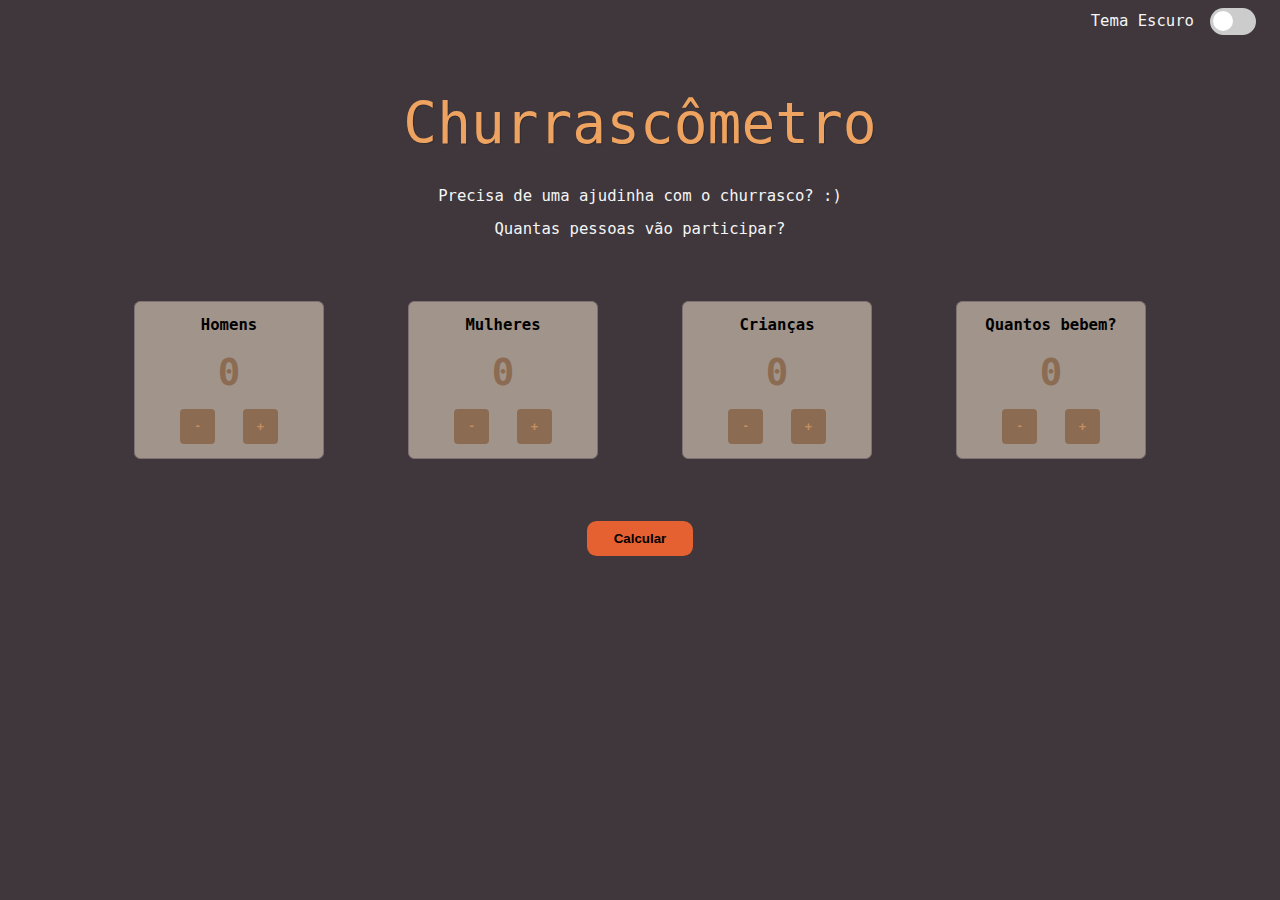
==== index.html @ 009f193e "feat: homepage" ====
<!DOCTYPE html>
<html lang="pt-br">
<head>
    <meta charset="UTF-8">
    <meta name="viewport" content="width=device-width, initial-scale=1.0">
    <title>Churrascômetro</title>
    <link rel="stylesheet" href="styles.css">


    <link href="https://fonts.googleapis.com/css2?family=Roboto:ital,wght@0,100;0,300;0,400;0,500;0,700;0,900;1,100;1,300;1,400;1,500;1,700;1,900&display=swap" rel="stylesheet">
</head>
<body>
    <nav class="flex j-end a-center mr-1">
        <p class="mr-1">Tema Escuro</p>
        <label class="switch">
            <input type="checkbox">
            <span class="slider round"></span>
        </label>
    </nav>
    <main>
        <h1 class="tx-center mt-1">Churrascômetro</h1>

        <div class="tx-center mb-2">
            <p class="mt-2">
                Precisa de uma ajudinha com o churrasco? :)
            </p>
            <p class="mt-1">
                Quantas pessoas vão participar?
            </p>
        </div>

        <div class="w-80 flex j-evenly a-center mt-4 mx tx-center">
            <div class="flex-col box j-center a-center">
                <p class="black bold">Homens</p>
                <h2 class="subtitle-size dark-brown">0</h2>
                <div class="flex gap">
                    <button class="flex btn minus-symbol-correction light-brown j-center a-center bold">-</button>
                    <button class="btn light-brown bold">+</button>
                </div>
            </div>
            
            <div class="flex-col box j-center a-center">
                <p class="black bold">Mulheres</p>
                <h2 class="subtitle-size dark-brown">0</h2>
                <div class="flex gap">
                    <button class="flex btn minus-symbol-correction light-brown j-center a-center bold">-</button>
                    <button class="btn light-brown bold">+</button>
                </div>
            </div>
            
            <div class="flex-col box j-center a-center">
                <p class="black bold">Crianças</p>
                <h2 class="subtitle-size dark-brown">0</h2>
                <div class="flex gap">
                    <button class="flex btn minus-symbol-correction light-brown j-center a-center bold">-</button>
                    <button class="btn light-brown bold">+</button>
                </div>
            </div>
           
            <div class="flex-col box j-center a-center">
                <p class="black bold">Quantos bebem?</p>
                <h2 class="subtitle-size dark-brown">0</h2>
                <div class="flex gap">
                    <button class="flex btn minus-symbol-correction light-brown j-center a-center bold">-</button>
                    <button class="btn light-brown bold">+</button>
                </div>
            </div>
        </div>

        <div class="flex j-center mt-4">
            <button class="calc-btn"><a class="black" href="">Calcular</a></button>
        </div>
    </main>
</body>
</html>
---- styles.css ----
:root {
    --bg-color: #3F373C;
    --title-color: #EFA360;
    --text-color: #f5f5f5;
    --button-color: #E56132;
    --inner-bg-color: #A0948B;
    --inner-box-border-color: #7F7274;
    --inner-button-color: #8B6B52;
    --inner-button-text-color: #C58E61;
}

h1, h2, h3, p, a {
    margin: 0;
    padding: 0;
    text-decoration: none;
}

body {
    background-color: var(--bg-color);
    color: var(--text-color);
    font: normal 500 1.2em monospace;
}

h1 {
    color: var(--title-color);
    font-weight: 500;
    font-size: 3.6em;
    text-shadow: 1px 1px 1px rgba(0, 0, 0, 0.2);
}

.bold {
    font-weight: 600;
}

.subtitle-size {
    font-size: 2.4em;
}

.mx-center {
    margin: 0 auto;
}

.tx-center {
    text-align: center;
}

.flex {
    display: flex;
}

.flex-col {
    display: flex;
    flex-direction: column;
}

.j-end {
    justify-content: flex-end;
}

.j-evenly {
    justify-content: space-between;
}

.j-center {
    justify-content: center;
}

.j-between {
    justify-content: space-between;
}

.a-center {
    align-items: center;
}

.mt-1 {
    margin-top: 1em;
}

.mt-2 {
    margin-top: 2em;
}

.mt-4 {
    margin-top: 4em;
}

.mr-1 {
    margin-right: 1em;
}

.mx {
    margin-left: auto;
    margin-right: auto;
}

.box {
    width: 12em;
    height: 10em;
    background-color: var( --inner-bg-color);
    border: .125em solid var(--inner-box-border-color);
    border-radius: .4em;
    gap: 1em;
}

.w-80 {
    width: 80%;
}

.btn {
    width: 2.6em;
    height: 2.6em;
    border: none;
    border-radius: .3em;
    background-color: var(--inner-button-color);
    
}

.calc-btn {
    width: 8em;
    height: 2.6em;
    background-color: var(--button-color);
    border-radius: .6rem;
    border: none;
    font-weight: 900;
}

.minus-symbol-correction {
    line-height: 1rem;
}

.light-brown {
    color: var(--inner-button-text-color);
}

.dark-brown {
    color: var(--inner-button-color);
}

.black {
    color: #000;
}

.gap {
    gap: 1.8em;
}

/* The switch - the box around the slider */
.switch {
    position: relative;
    display: inline-block;
    width: 3em;
    height: 1.7em;
  }
  
  /* Hide default HTML checkbox */
  .switch input {
    opacity: 0;
    width: 0;
    height: 0;
  }
  
  /* The slider */
  .slider {
    position: absolute;
    cursor: pointer;
    top: 0;
    left: 0;
    right: 0;
    bottom: 0;
    background-color: #ccc;
    -webkit-transition: .4s;
    transition: .4s;
  }
  
  .slider:before {
    position: absolute;
    content: "";
    height: 1.3em;
    width: 1.3em;
    left: 0.2em;
    bottom: 0.2em;
    background-color: #fff;
    -webkit-transition: .4s ease;
    transition: .4s;
  }
  
  input:checked + .slider {
    background-color: #000;
  }
  
  input:focus + .slider {
    box-shadow: 0 0 1px #000;
  }
  
  input:checked + .slider:before {
    -webkit-transform: translateX(1.3em);
    -ms-transform: translateX(1.3em);
    transform: translateX(1.3em);
  }
  
  /* Rounded sliders */
  .slider.round {
    border-radius: 3em;
  }
  
  .slider.round:before {
    border-radius: 50%;
  }
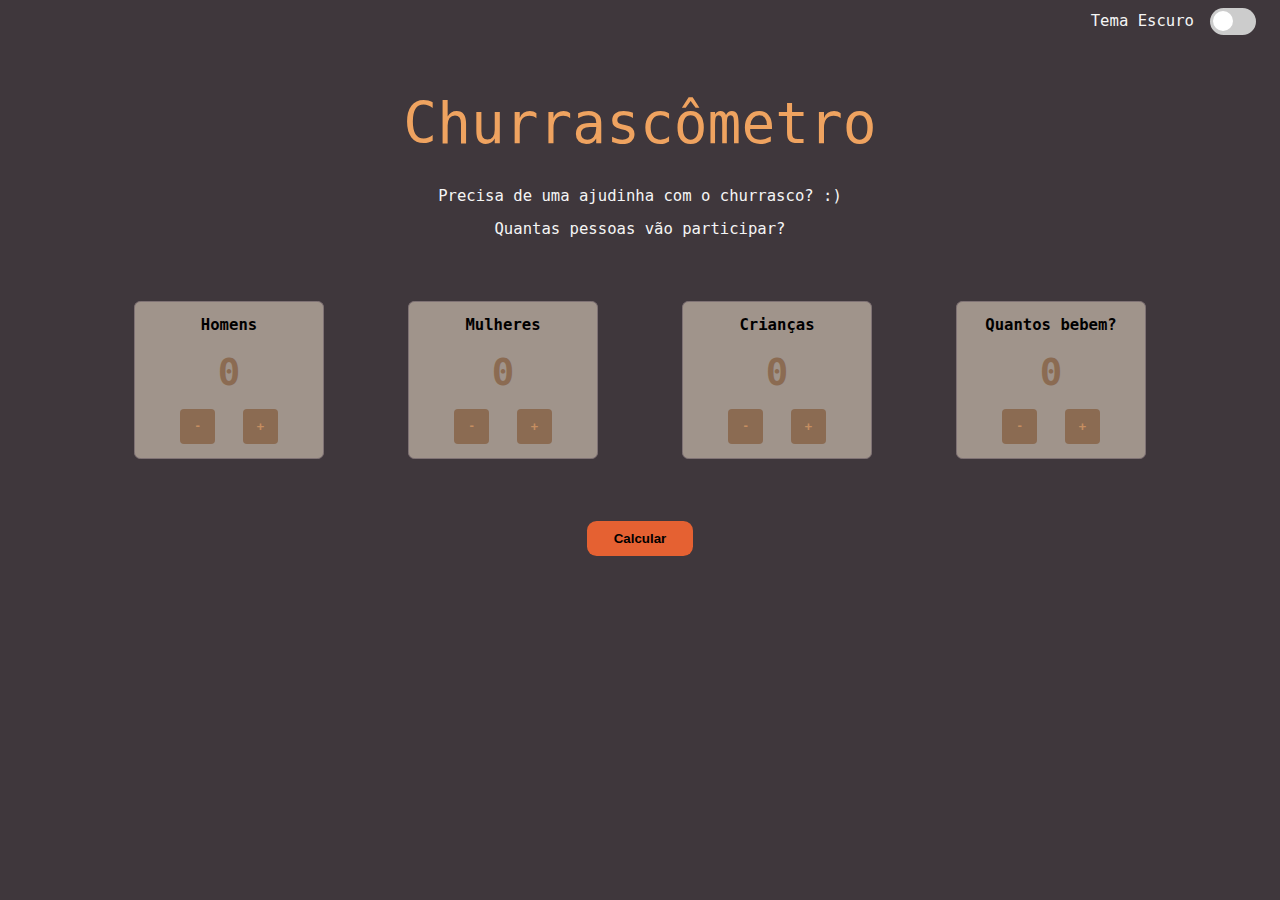
==== commit 0a094f06: "feat: implemented main page" ====
--- a/index.html
+++ b/index.html
@@ -5,7 +5,6 @@
     <meta name="viewport" content="width=device-width, initial-scale=1.0">
     <title>Churrascômetro</title>
     <link rel="stylesheet" href="styles.css">
-
 
     <link href="https://fonts.googleapis.com/css2?family=Roboto:ital,wght@0,100;0,300;0,400;0,500;0,700;0,900;1,100;1,300;1,400;1,500;1,700;1,900&display=swap" rel="stylesheet">
 </head>
--- a/styles.css
+++ b/styles.css
@@ -25,7 +25,7 @@
     color: var(--title-color);
     font-weight: 500;
     font-size: 3.6em;
-    text-shadow: 1px 1px 1px rgba(0, 0, 0, 0.2);
+    text-shadow: 0.01rem 0.01rem 0.01rem rgba(0, 0, 0, 0.2);
 }
 
 .bold {
@@ -190,7 +190,7 @@
   }
   
   input:focus + .slider {
-    box-shadow: 0 0 1px #000;
+    box-shadow: 0 0 0.01rem #000;
   }
   
   input:checked + .slider:before {
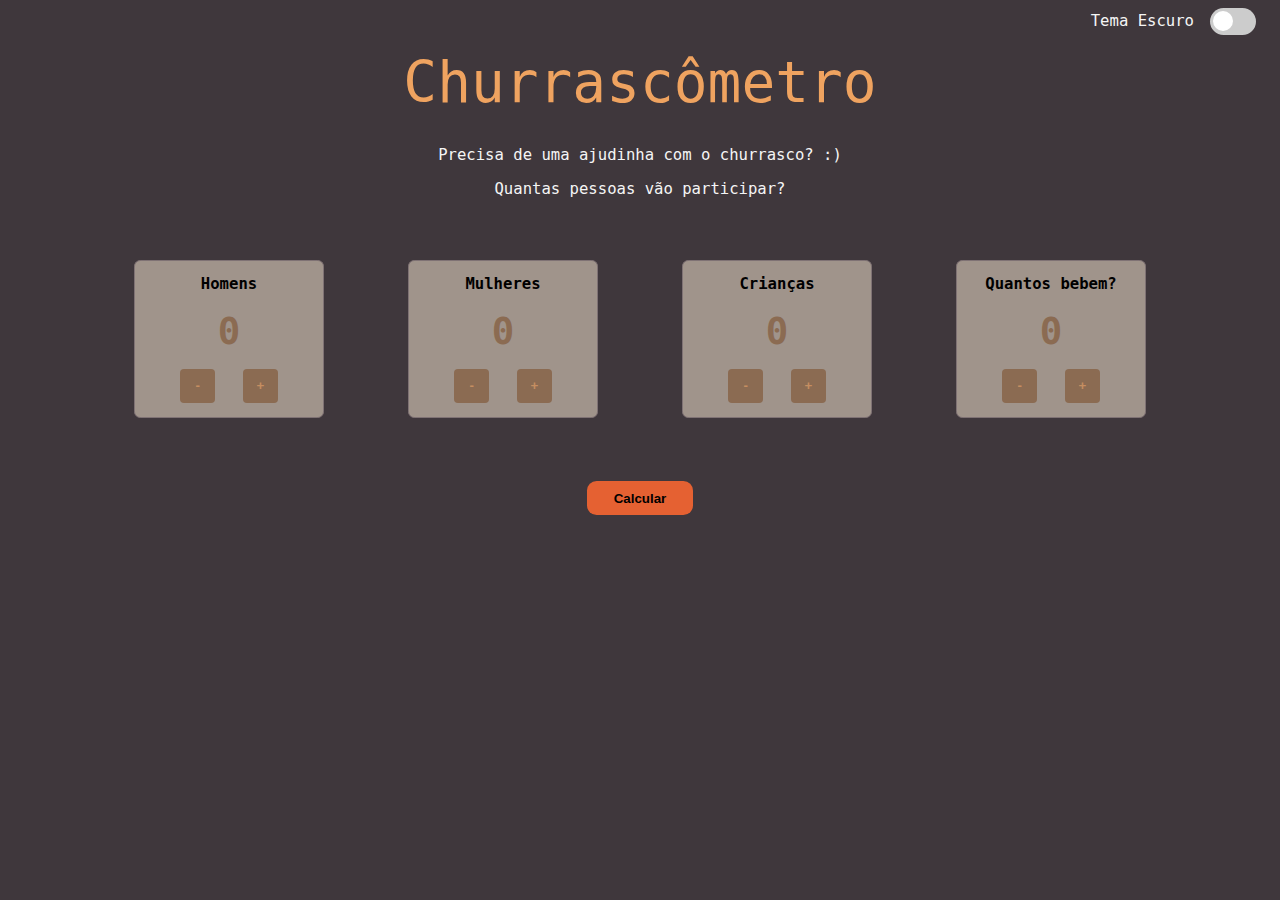
==== commit 76b84a16: "fixed: small fixes on homepage positioning" ====
--- a/index.html
+++ b/index.html
@@ -16,8 +16,8 @@
             <span class="slider round"></span>
         </label>
     </nav>
-    <main>
-        <h1 class="tx-center mt-1">Churrascômetro</h1>
+    <main class="mt-1">
+        <h1 class="tx-center">Churrascômetro</h1>
 
         <div class="tx-center mb-2">
             <p class="mt-2">
--- a/styles.css
+++ b/styles.css
@@ -36,12 +36,16 @@
     font-size: 2.4em;
 }
 
-.mx-center {
-    margin: 0 auto;
+.check-size {
+    font-size: .8em;
 }
 
 .tx-center {
     text-align: center;
+}
+
+.tx-justify {
+    text-align: justify;
 }
 
 .flex {
@@ -51,6 +55,10 @@
 .flex-col {
     display: flex;
     flex-direction: column;
+}
+
+.j-start {
+    justify-content: flex-start;
 }
 
 .j-end {
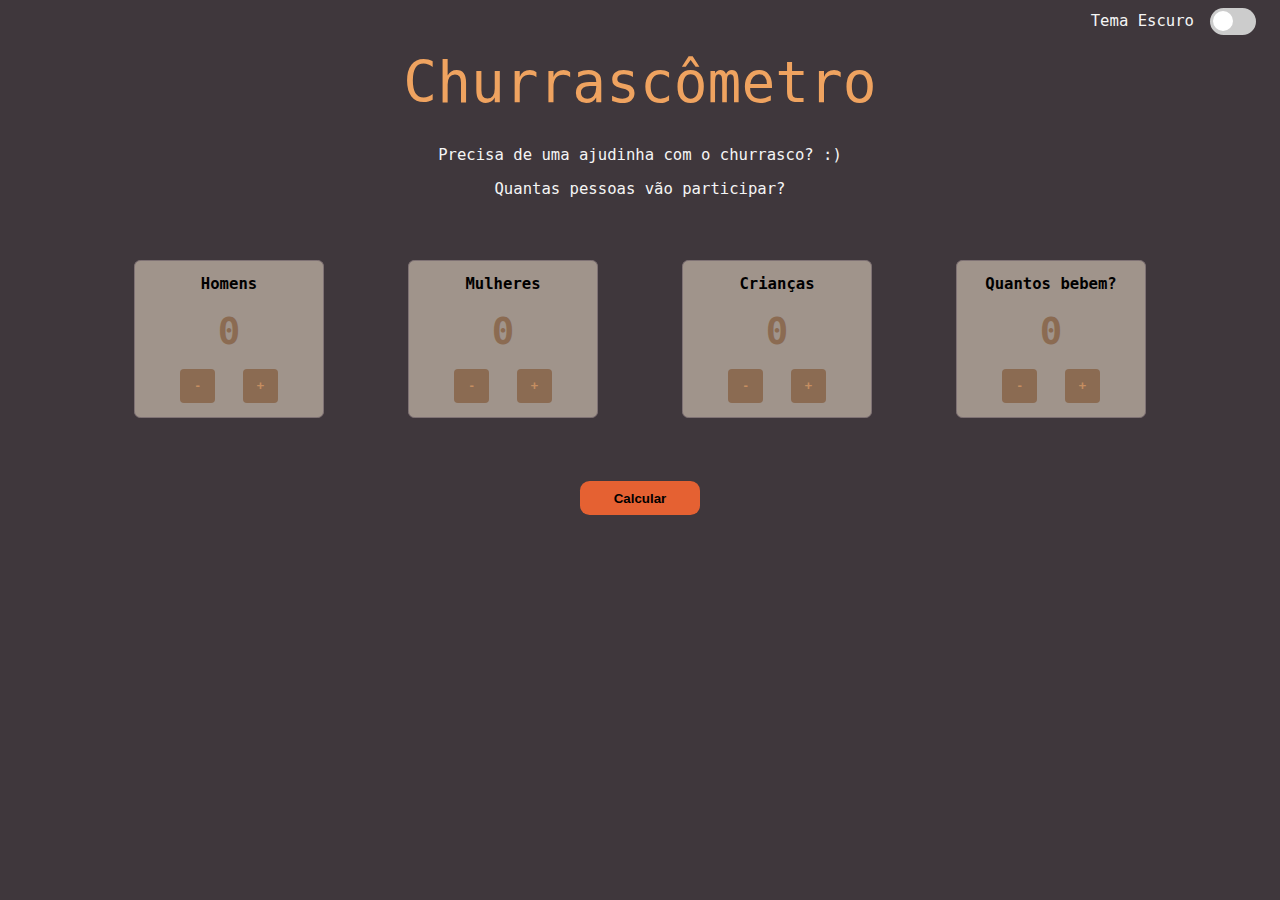
==== commit 80d58e7d: "fix: minor changes on main page style" ====
--- a/index.html
+++ b/index.html
@@ -7,6 +7,7 @@
     <link rel="stylesheet" href="styles.css">
 
     <link href="https://fonts.googleapis.com/css2?family=Roboto:ital,wght@0,100;0,300;0,400;0,500;0,700;0,900;1,100;1,300;1,400;1,500;1,700;1,900&display=swap" rel="stylesheet">
+    <script src="script.js"></script>
 </head>
 <body>
     <nav class="flex j-end a-center mr-1">
--- a/styles.css
+++ b/styles.css
@@ -28,79 +28,39 @@
     text-shadow: 0.01rem 0.01rem 0.01rem rgba(0, 0, 0, 0.2);
 }
 
-.bold {
-    font-weight: 600;
-}
+.w-80 { width: 80%; }
 
-.subtitle-size {
-    font-size: 2.4em;
-}
+.black { color: #000; }
+.dark-brown { color: var(--inner-button-color); }
+.light-brown { color: var(--inner-button-text-color); }
 
-.check-size {
-    font-size: .8em;
-}
+.bold { font-weight: 600; }
+.tx-left { text-align: left; }
+.tx-right { text-align: right; }
+.tx-center { text-align: center; }
+.tx-justify { text-align: justify; }
+.check-size { font-size: .8em; }
+.subtitle-size { font-size: 2.4em; }
 
-.tx-center {
-    text-align: center;
-}
+.flex { display: flex; }
+.flex-col { display: flex; flex-direction: column; }
 
-.tx-justify {
-    text-align: justify;
-}
+.j-end { justify-content: flex-end; }
+.j-start { justify-content: flex-start; }
+.j-center { justify-content: center; }
+.j-evenly { justify-content: space-between; }
+.j-between { justify-content: space-between; }
 
-.flex {
-    display: flex;
-}
+.gap { gap: 1.8em; }
+.a-center { align-items: center; }
 
-.flex-col {
-    display: flex;
-    flex-direction: column;
-}
+.mt-1 { margin-top: 1em; }
+.mt-2 { margin-top: 2em; }
+.mt-4 { margin-top: 4em; }
+.mr-1 { margin-right: 1em; }
+.mx { margin-left: auto; margin-right: auto; }
 
-.j-start {
-    justify-content: flex-start;
-}
-
-.j-end {
-    justify-content: flex-end;
-}
-
-.j-evenly {
-    justify-content: space-between;
-}
-
-.j-center {
-    justify-content: center;
-}
-
-.j-between {
-    justify-content: space-between;
-}
-
-.a-center {
-    align-items: center;
-}
-
-.mt-1 {
-    margin-top: 1em;
-}
-
-.mt-2 {
-    margin-top: 2em;
-}
-
-.mt-4 {
-    margin-top: 4em;
-}
-
-.mr-1 {
-    margin-right: 1em;
-}
-
-.mx {
-    margin-left: auto;
-    margin-right: auto;
-}
+.minus-symbol-correction { line-height: 1rem; }
 
 .box {
     width: 12em;
@@ -109,10 +69,6 @@
     border: .125em solid var(--inner-box-border-color);
     border-radius: .4em;
     gap: 1em;
-}
-
-.w-80 {
-    width: 80%;
 }
 
 .btn {
@@ -125,32 +81,12 @@
 }
 
 .calc-btn {
-    width: 8em;
+    width: 9em;
     height: 2.6em;
     background-color: var(--button-color);
     border-radius: .6rem;
     border: none;
     font-weight: 900;
-}
-
-.minus-symbol-correction {
-    line-height: 1rem;
-}
-
-.light-brown {
-    color: var(--inner-button-text-color);
-}
-
-.dark-brown {
-    color: var(--inner-button-color);
-}
-
-.black {
-    color: #000;
-}
-
-.gap {
-    gap: 1.8em;
 }
 
 /* The switch - the box around the slider */
@@ -193,13 +129,8 @@
     transition: .4s;
   }
   
-  input:checked + .slider {
-    background-color: #000;
-  }
-  
-  input:focus + .slider {
-    box-shadow: 0 0 0.01rem #000;
-  }
+  input:checked + .slider { background-color: #000; }
+  input:focus + .slider { box-shadow: 0 0 0.01rem #000; }
   
   input:checked + .slider:before {
     -webkit-transform: translateX(1.3em);
@@ -207,11 +138,5 @@
     transform: translateX(1.3em);
   }
   
-  /* Rounded sliders */
-  .slider.round {
-    border-radius: 3em;
-  }
-  
-  .slider.round:before {
-    border-radius: 50%;
-  }+  .slider.round { border-radius: 3em; }
+  .slider.round:before { border-radius: 50%; }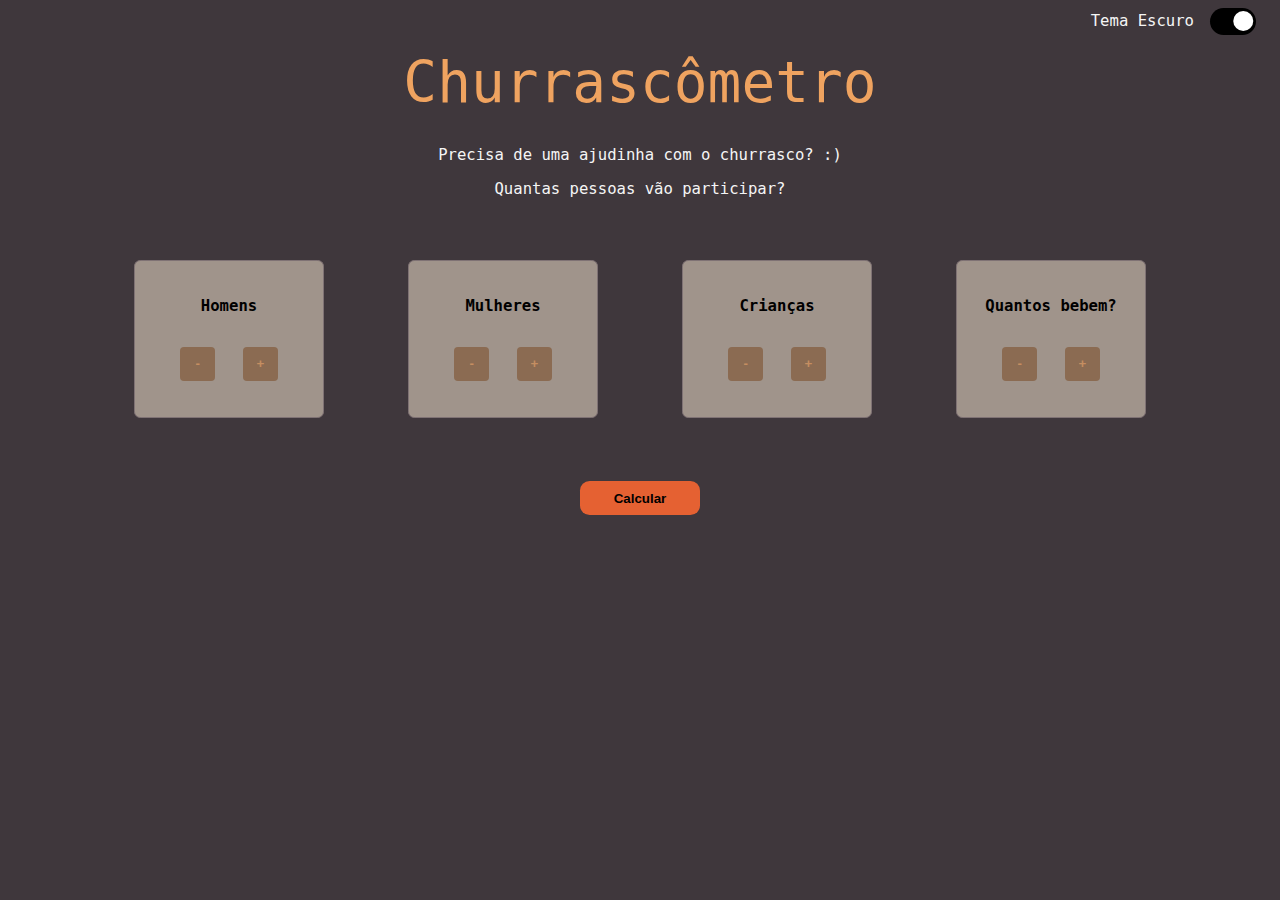
==== commit f195fee1: "feat: implemented all functionalities & dark theme" ====
--- a/index.html
+++ b/index.html
@@ -7,13 +7,12 @@
     <link rel="stylesheet" href="styles.css">
 
     <link href="https://fonts.googleapis.com/css2?family=Roboto:ital,wght@0,100;0,300;0,400;0,500;0,700;0,900;1,100;1,300;1,400;1,500;1,700;1,900&display=swap" rel="stylesheet">
-    <script src="script.js"></script>
 </head>
-<body>
+<body class="dark-theme">
     <nav class="flex j-end a-center mr-1">
         <p class="mr-1">Tema Escuro</p>
         <label class="switch">
-            <input type="checkbox">
+            <input type="checkbox" id="btnTheme" checked>
             <span class="slider round"></span>
         </label>
     </nav>
@@ -32,44 +31,47 @@
         <div class="w-80 flex j-evenly a-center mt-4 mx tx-center">
             <div class="flex-col box j-center a-center">
                 <p class="black bold">Homens</p>
-                <h2 class="subtitle-size dark-brown">0</h2>
+                <h2 class="subtitle-size dark-brown" id="manCount"></h2>
                 <div class="flex gap">
-                    <button class="flex btn minus-symbol-correction light-brown j-center a-center bold">-</button>
-                    <button class="btn light-brown bold">+</button>
+                    <button class="flex btn minus-symbol-correction light-brown j-center a-center bold" onclick="counterManager('man', 'subtract')">-</button>
+                    <button class="btn light-brown bold" onclick="counterManager('man', 'add')">+</button>
                 </div>
             </div>
             
             <div class="flex-col box j-center a-center">
                 <p class="black bold">Mulheres</p>
-                <h2 class="subtitle-size dark-brown">0</h2>
+                <h2 class="subtitle-size dark-brown" id="womanCount"></h2>
                 <div class="flex gap">
-                    <button class="flex btn minus-symbol-correction light-brown j-center a-center bold">-</button>
-                    <button class="btn light-brown bold">+</button>
+                    <button class="flex btn minus-symbol-correction light-brown j-center a-center bold" onclick="counterManager('woman', 'subtract')">-</button>
+                    <button class="btn light-brown bold" onclick="counterManager('woman', 'add')">+</button>
                 </div>
             </div>
             
             <div class="flex-col box j-center a-center">
                 <p class="black bold">Crianças</p>
-                <h2 class="subtitle-size dark-brown">0</h2>
+                <h2 class="subtitle-size dark-brown" id="childCount"></h2>
                 <div class="flex gap">
-                    <button class="flex btn minus-symbol-correction light-brown j-center a-center bold">-</button>
-                    <button class="btn light-brown bold">+</button>
+                    <button class="flex btn minus-symbol-correction light-brown j-center a-center bold" onclick="counterManager('child', 'subtract')">-</button>
+                    <button class="btn light-brown bold" onclick="counterManager('child', 'add')">+</button>
                 </div>
             </div>
            
             <div class="flex-col box j-center a-center">
                 <p class="black bold">Quantos bebem?</p>
-                <h2 class="subtitle-size dark-brown">0</h2>
+                <h2 class="subtitle-size dark-brown" id="drinkingCount"></h2>
                 <div class="flex gap">
-                    <button class="flex btn minus-symbol-correction light-brown j-center a-center bold">-</button>
-                    <button class="btn light-brown bold">+</button>
+                    <button class="flex btn minus-symbol-correction light-brown j-center a-center bold" onclick="counterManager('drinking', 'subtract')">-</button>
+                    <button class="btn light-brown bold" onclick="counterManager('drinking', 'add')">+</button>
                 </div>
             </div>
         </div>
 
         <div class="flex j-center mt-4">
-            <button class="calc-btn"><a class="black" href="">Calcular</a></button>
+            <button class="calc-btn"><a class="black" href="app/src/register/register.html">Calcular</a></button>
         </div>
     </main>
+
+    <script src="script.js"></script>
+    <script src="theme.js"></script>
 </body>
 </html>--- a/styles.css
+++ b/styles.css
@@ -1,3 +1,5 @@
+@charset 'UTF-8';
+
 :root {
     --bg-color: #3F373C;
     --title-color: #EFA360;
@@ -89,7 +91,7 @@
     font-weight: 900;
 }
 
-/* The switch - the box around the slider */
+
 .switch {
     position: relative;
     display: inline-block;
@@ -97,14 +99,12 @@
     height: 1.7em;
   }
   
-  /* Hide default HTML checkbox */
   .switch input {
     opacity: 0;
     width: 0;
     height: 0;
   }
   
-  /* The slider */
   .slider {
     position: absolute;
     cursor: pointer;
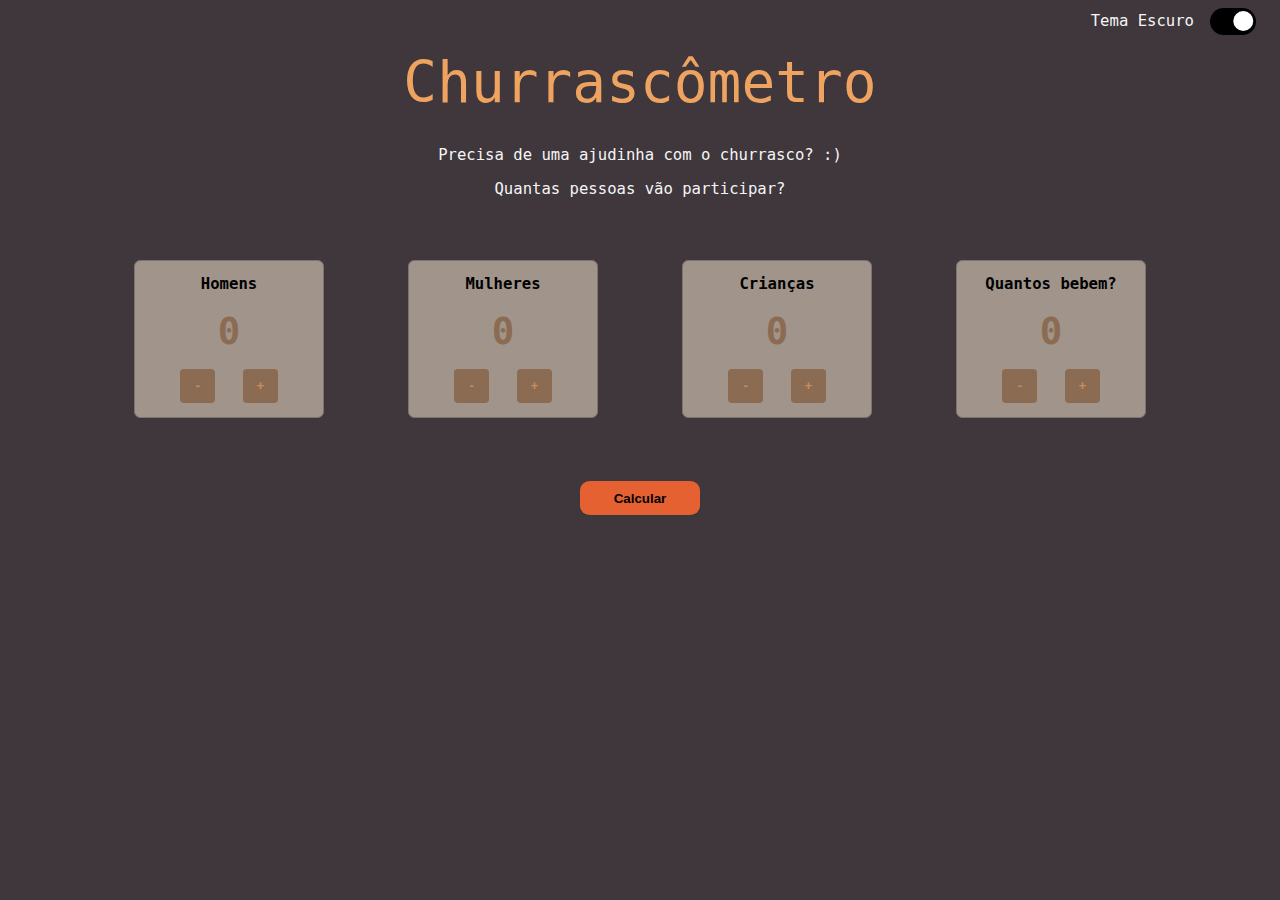
==== commit 355d7f0d: "fix: fixed theme name description on nav" ====
--- a/index.html
+++ b/index.html
@@ -10,7 +10,7 @@
 </head>
 <body class="dark-theme">
     <nav class="flex j-end a-center mr-1">
-        <p class="mr-1">Tema Escuro</p>
+        <p class="mr-1" id="themeName">Tema Escuro</p>
         <label class="switch">
             <input type="checkbox" id="btnTheme" checked>
             <span class="slider round"></span>
--- a/styles.css
+++ b/styles.css
@@ -9,6 +9,16 @@
     --inner-box-border-color: #7F7274;
     --inner-button-color: #8B6B52;
     --inner-button-text-color: #C58E61;
+}
+
+.dark-theme {
+  background-color: var(--bg-color);
+  color: #f5f5f5;
+}
+
+.light-theme {
+  background-color: #ECECEC;
+  color: #050505;
 }
 
 h1, h2, h3, p, a {
@@ -29,6 +39,8 @@
     font-size: 3.6em;
     text-shadow: 0.01rem 0.01rem 0.01rem rgba(0, 0, 0, 0.2);
 }
+
+
 
 .w-80 { width: 80%; }
 
